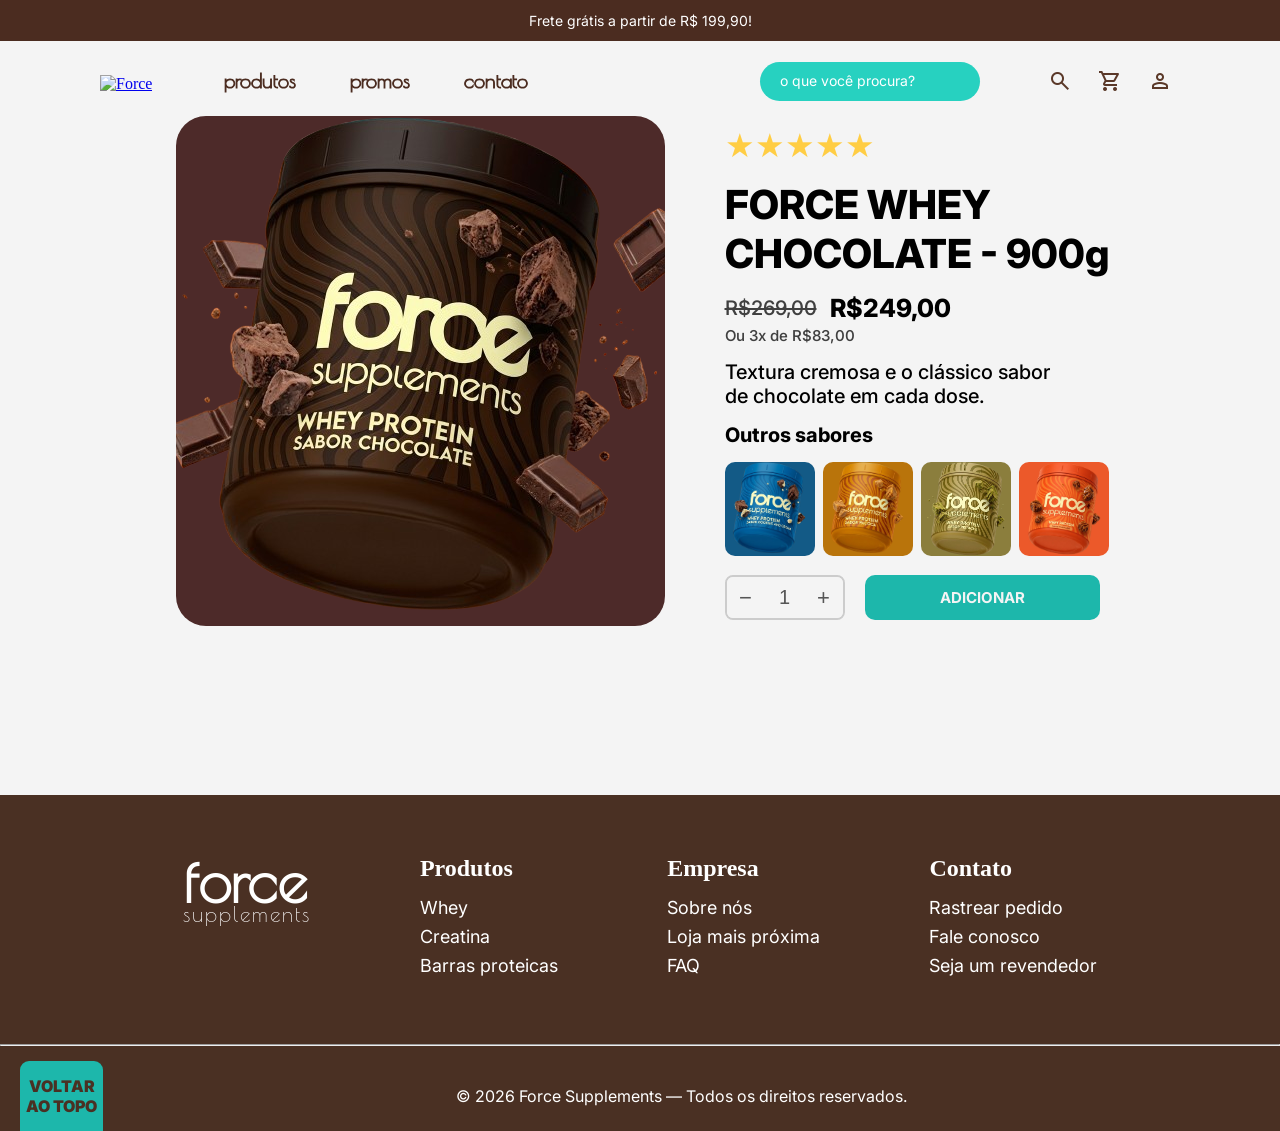
==== comprar.html @ 3d6ca629 "Add files via upload" ====
<!DOCTYPE html>
<html lang="en">

<head>
    <meta charset="UTF-8">
    <meta name="viewport" content="width=device-width, initial-scale=1.0">
    <link rel="preconnect" href="https://fonts.googleapis.com">
    <link rel="preconnect" href="https://fonts.gstatic.com" crossorigin>
    <link rel="stylesheet" href="https://fonts.googleapis.com/css2?family=Material+Symbols+Outlined" />
    <link href="https://fonts.googleapis.com/css2?family=Poiret+One&display=swap" rel="stylesheet">
    <link rel="preconnect" href="https://fonts.googleapis.com">
    <link rel="preconnect" href="https://fonts.gstatic.com" crossorigin>
    <link
        href="https://fonts.googleapis.com/css2?family=Inter:ital,opsz,wght@0,14..32,100..900;1,14..32,100..900&display=swap"
        rel="stylesheet">
    <link
        href="https://fonts.googleapis.com/css2?family=Archivo+Black&family=Asap:ital,wght@0,100..900;1,100..900&family=Google+Sans+Flex:opsz,wght@6..144,1..1000&family=Inter:ital,opsz,wght@0,14..32,100..900;1,14..32,100..900&family=Montserrat:ital,wght@0,100..900;1,100..900&family=Open+Sans:ital,wght@0,300..800;1,300..800&family=Oswald:wght@200..700&family=Playfair+Display:ital,wght@0,400..900;1,400..900&family=Poppins:ital,wght@0,100;0,200;0,300;0,400;0,500;0,600;0,700;0,800;0,900;1,100;1,200;1,300;1,400;1,500;1,600;1,700;1,800;1,900&family=Roboto:ital,wght@0,100..900;1,100..900&display=swap"
        rel="stylesheet">
    <link rel="stylesheet" href="comprar.css">
    <title>FORCE WHEY Chocolate 900g | Force Suplements</title>
</head>

<body>
    <div class="faixa">
        Frete grátis a partir de R$ 199,90!
    </div>

    <header>
        <div class="logo">
            <a href="inicio.html"> <img src="image-Photoroom (2).svg" alt="Force"></a>
        </div>

        <nav>
            <ul>
                <li><a href="#">produtos</a></li>
                <li><a href="promocoes.html">promos</a></li>
                <li><a href="contato.html">contato</a></li>
            </ul>
        </nav>

        <div class="busca">
            <input type="text" placeholder="o que você procura?">
        </div>

        <div class="icones">
            <span class="material-symbols-outlined">search</span>
            <span class="material-symbols-outlined">shopping_cart</span>
            <a href="login.html"> <span id="lupa" class="material-symbols-outlined">person</span></a>
        </div>

    </header>

    <main>

        <div class="card_foto_whey">
            <img src="whey.choco.png" alt="" class="foto-whey">
        </div>

        <div class="descricao">

            <div class="estrela_sabor">
                <section class="estrelas"> ★★★★★ </section>
                <h1> FORCE WHEY CHOCOLATE - 900g</h1>
            </div>

            <div class="valor">

                <div class="valor1">
                    <p class="preço1"> R$269,00</p>
                </div>

                <div class="valor2">
                    <p class="preço2"> R$249,00</p>
                </div>

            </div>

            <div class="textos">
                <p class="parcela"> Ou 3x de R$83,00 </p>

                <p class="texto"> Textura cremosa e o clássico sabor de chocolate em cada dose.</p>

                <p class="variação"> Outros sabores</p>
            </div>

            <div class="sabores_geral">

                <div class="sabor">
                    <img src="whey.cookies.png" alt="Whey Cookies" class="imagem-whey"
                        style="background-color: #135a86">
                </div>

                <div class="sabor">
                    <img src="whey.paçoca.png" alt="Whey Paçoca" class="imagem-whey" style="background-color: #b9740b;">
                </div>

                <div class="sabor">
                    <img src="whey.pistache.png" alt="Whey Pistache" class="imagem-whey"
                        style="background-color: #8B7E3D;">
                </div>

                <div class="sabor">
                    <img src="whey.ovomaltine.png" alt="Whey Ovomaltine" class="imagem-whey"
                        style="background-color: #EC592A;">
                </div>

            </div>
            <div class="botoes">
                <div class="contador">
                    <button type="button" onclick="diminuir()">−</button>

                    <input type="number" id="quantidade" value="1" min="1">

                    <button type="button" onclick="aumentar()">+</button>
                </div>

                <script>
                    function aumentar() {
                        document.getElementById("quantidade").stepUp();
                    }

                    function diminuir() {
                        document.getElementById("quantidade").stepDown();
                    }
                </script>

                <input class="adicionar" type="submit" value="ADICIONAR">

            </div>

        </div>

    </main>

    <footer>
        <div class="footer-container">

            <div class="footer-logo">
                <h2>force</h2>
                <span>supplements</span>
            </div>

            <div class="footer-col">
                <h3>Produtos</h3>
                <p>Whey</p>
                <p>Creatina</p>
                <p>Barras proteicas</p>
            </div>

            <div class="footer-col">
                <h3>Empresa</h3>
                <p>Sobre nós</p>
                <p>Loja mais próxima</p>
                <p>FAQ</p>
            </div>

            <div class="footer-col">
                <h3>Contato</h3>
                <p>Rastrear pedido</p>
                <p>Fale conosco</p>
                <p>Seja um revendedor</p>
            </div>

        </div>

        <hr class="hr">
        <section class="fim">
            <a class="voltar" href="comprar.html"> VOLTAR AO TOPO</a>
            <div class="copyright">
                © 2026 Force Supplements — Todos os direitos reservados.
            </div>

        </section>

    </footer>

</body>

</html>
---- comprar.css ----
* {
    margin: 0;
    padding: 0;
    box-sizing: border-box;
}

body {
    background-color: #F4F4F4;
}


header {
    display: flex;
    align-items: center;
    justify-content: space-between;
    background: #f4f4f4;
    padding: 20px 100px;
}

.logo img {
    height: 50px;
    width: auto;
    margin-top: 5px;
    transition: transform 0.3s ease;
    cursor: pointer;
}

.logo img:hover {
    transform: scale(1.006);
}

nav ul {
    display: flex;
    gap: 30px;
    list-style: none;
    margin-right: 160px;
    font-family: 'Poiret One', sans-serif;
    -webkit-text-stroke: 1.20px #4b2c20;
}

li {
    color: #4b2c20;
    padding: 8px 12px;
    border-radius: 25px;
}

li:hover {
    color: #4b2c20;
    background: #95979721;
}

nav a {
    text-decoration: none;
    color: #4b2c20;
    font-size: 20px;
    line-height: 1;
}

.busca input {
    border: none;
    background: #27d1c0;
    padding: 12px 20px;
    border-radius: 25px;
    width: 220px;
    color: white;
    cursor: text;
}


.busca input:focus {
    outline: none;
}

.busca input::placeholder {
    color: white;
    font-family: Inter, sans-serif;
    font-size: 14px;
}

.faixa {
    background: #4b2c20;
    color: white;
    text-align: center;
    padding: 12px;
    font-family: Inter, sans-serif;
    font-size: 14px;
}

.icones {
    display: flex;
    align-items: center;
    gap: 10px;
}

span.material-symbols-outlined {
    transition: transform 0.3s ease, color 0.3s ease;
    padding: 8px 8px;
    border-radius: 100%;
}

span.material-symbols-outlined:hover {
    color: #4b2c20;
    background: #95979721;
}

.material-symbols-outlined {
    font-size: 24px;
    color: #5a3828;
    cursor: pointer;
}

.foto-whey {
    height: auto;
    background-color: #4d2a29;
    border-radius: 30px;
}

.estrelas {
    color: #FFCD44;
    font-size: 33px;
    width: 300px;
}

h1 {
    font-family: inter;
    font-weight: 800;
    font-size: 40px;
    width: 440px;
    margin-top: 15px;

}

.valor {
    display: flex;
    font-family: inter;
    gap: 13px;
    align-items: center;
    margin-top: 15px;
}

.valor1 {
    font-size: 20px;
    color: #404040;
    text-decoration: line-through;
    font-weight: 530;
}

.valor2 {
    font-size: 25px;
    font-weight: 800;
}

.parcela {
    font-size: 15px;
    font-family: inter;
    color: #404040;
    font-weight: 530;
    margin-top: 3px;
}

.texto {
    font-size: 20px;
    font-family: inter;
    font-weight: 500;
    margin-top: 15px;
    width: 340px;
}

.variação {
    font-size: 20px;
    font-family: inter;
    font-weight: 750;
    margin-top: 15px;
    width: 150px;
}

.imagem-whey {
    width: 90px;
    border-radius: 10px;
    cursor: pointer;
    transition: 0.3s;
}

.imagem-whey:hover {
    scale: 1.1;
}

.sabores_geral {
    display: flex;
    gap: 8px;
    margin-top: 15px;
}

.descricao {
    display: flex;
    flex-direction: column;
    justify-content: center;
    align-items: start;
    text-align: left;
    margin: auto;
    width: 300px;
    margin-left: 0;
    margin-right: 0;
}

.contador {
    width: 120px;
    height: 45px;
    border: 2px solid #ccc;
    border-radius: 8px;
    display: flex;
    overflow: hidden;
}

input#quantidade {
    background-color: #F4F4F4;
    color: #565656;
}

.adicionar {
    background-color: #1DB7AB;
    width: 235px;
    height: 45px;
    border-radius: 10px;
    border: 0px;
    color: #f4f4f4;
    font-family: inter;
    font-weight: bold;
    font-size: 15px;
    cursor: pointer;
}

.adicionar:hover {
    background-color: rgb(8, 103, 117);
}

.botoes {
    display: flex;
    gap: 20px;
    margin-top: 15px;
    align-items: center;
}

.contador button {
    width: 40px;
    color: #565656;
    border: none;
    background: #f4f4f4;
    font-size: 22px;
    cursor: pointer;

}

.contador input {
    width: 40px;
    border: none;
    text-align: center;
    font-size: 20px;
    outline: none;
}

.contador input::-webkit-inner-spin-button,
.contador input::-webkit-outer-spin-button {
    -webkit-appearance: none;
    margin: 0;
}

main {
    display: flex;
    justify-content: center;
    align-items: center;
    margin: auto;
    gap: 60px;
    margin-left: -80px;
    margin-top: -5px;
}


footer {
    background: #4A3023;
    color: white;
    margin-top: 165px;
}

.footer-container {
    width: 80%;
    margin: auto;
    display: flex;
    justify-content: space-around;
    align-items: flex-start;
    padding: 60px 0;
}

.footer-logo h2 {
    font-family: 'Poiret One', sans-serif;
    font-size: 60px;
    line-height: 50px;
    font-weight: 900;
    margin: 0;
}

.footer-logo span {
    font-family: 'Poiret One', sans-serif;
    font-size: 21px;
    letter-spacing: 2px;
    display: block;
    margin-top: -3px;
}

.footer-col h3 {
    font-size: 24px;
    margin-bottom: 15px;
}

.footer-col p {
    font-size: 18px;
    margin: 8px 0;
    cursor: pointer;
     font-family: inter;
}

.footer-col p:hover {
    color: #d7d7d7;
}

.copyright {
    text-align: center;
    padding: 20px;
   display: flex;
   justify-content: center;
   margin: auto;
   align-items: center;
    font-size: 16px;
    font-family: inter;
}
.fim{
    display: flex;
    align-items: center;
}
.hr{
    color: rgb(255, 255, 255, 0.3);
    margin-bottom: 15px;

}
.voltar {
    position: relative;
    display: flex;
    justify-content: start;
    align-items: start;
    color: #a63d3d;
    background-color: #1DB7AB;
    width: 83px;
    height: 70px;
    text-align: center;
    align-items: center;
    text-decoration: none;
    border-top-left-radius: 9px;
    border-top-right-radius: 9px;
    font-family: inter;
    color: #4A3023;
    font-weight: 900;
    left: 20px;
}


.voltar:hover {
    transition: 0, 5;
    scale: 1.1;
}
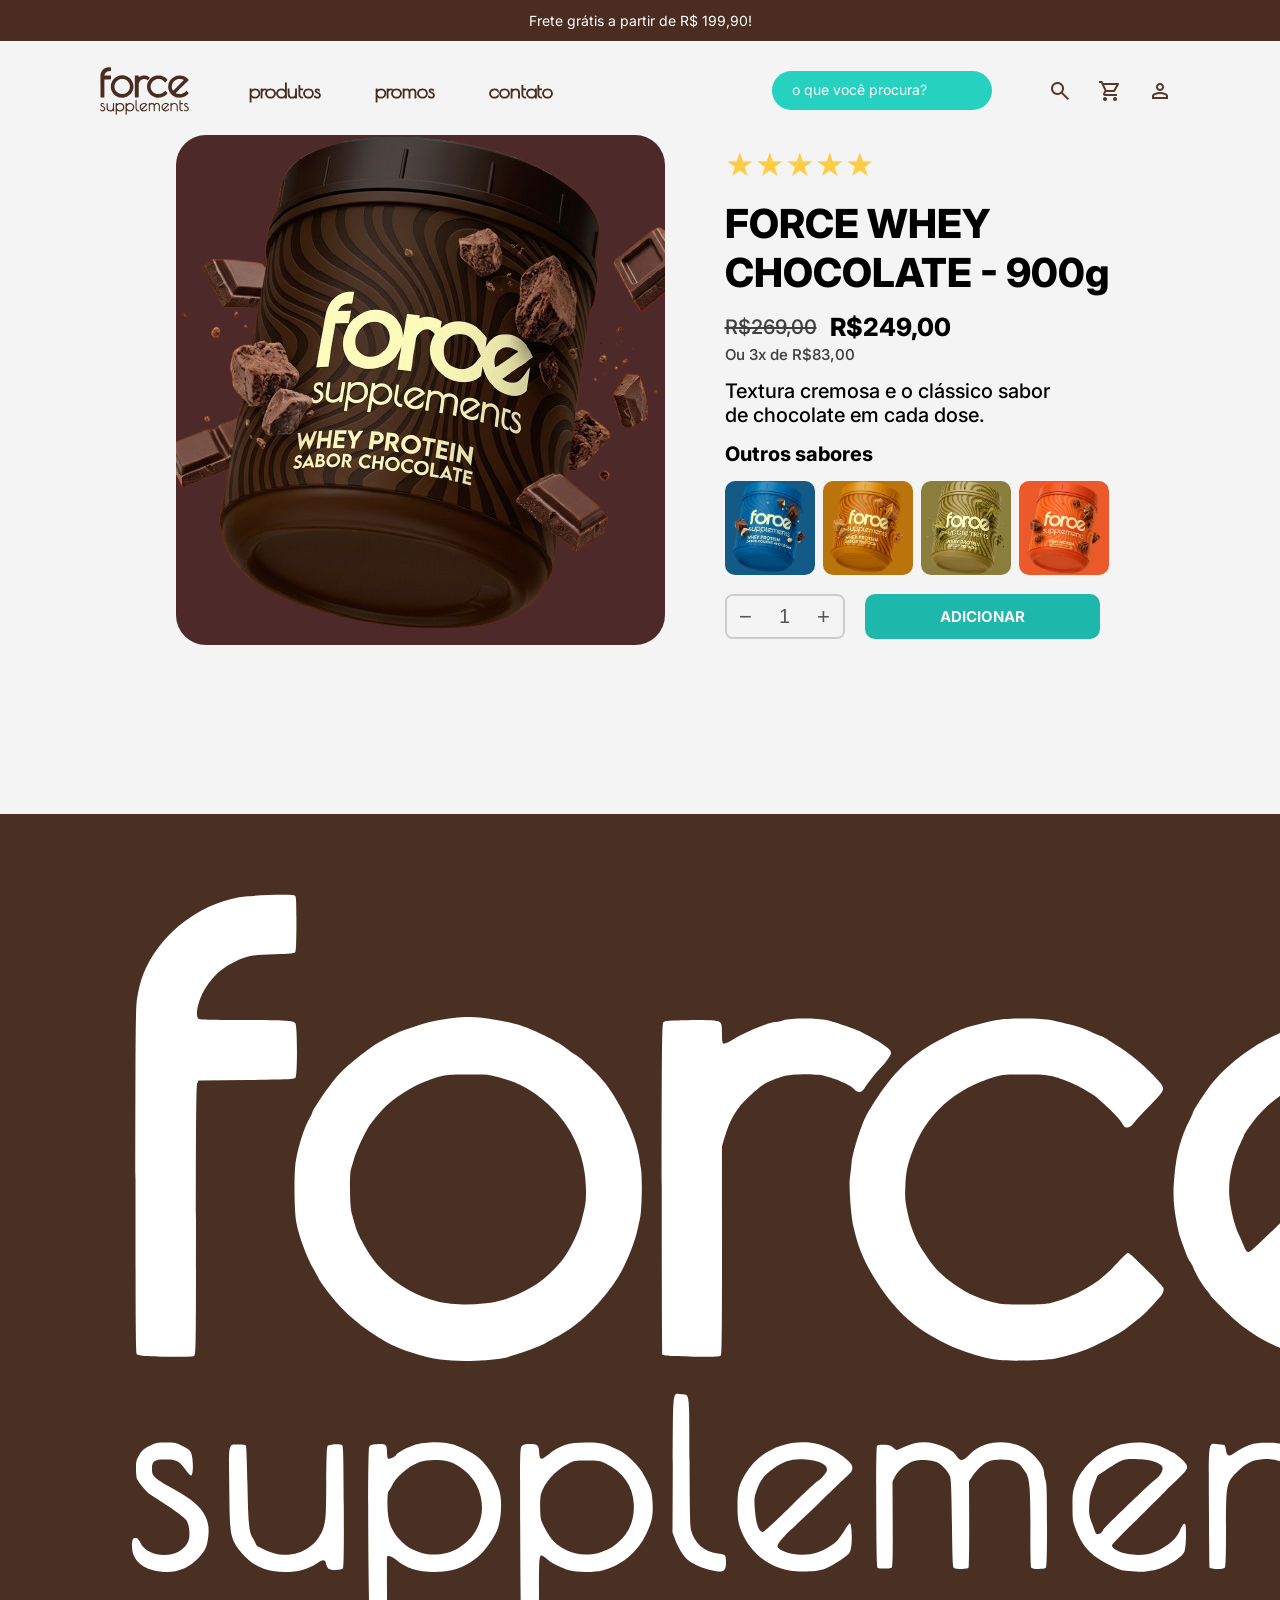
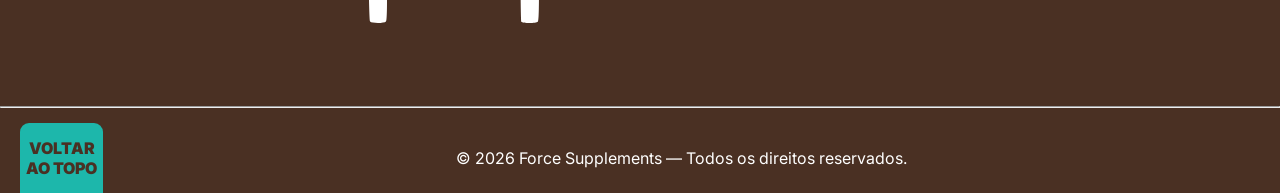
==== commit 0f21ce87: "Fix HTML structure and formatting issues" ====
--- a/comprar.html
+++ b/comprar.html
@@ -133,47 +133,62 @@
     </main>
 
     <footer>
+
         <div class="footer-container">
 
+
             <div class="footer-logo">
-                <h2>force</h2>
-                <span>supplements</span>
+
+                <img src="image-Photoroom (2) copy.svg" alt="Force Supplements">
+
             </div>
 
+
             <div class="footer-col">
+
                 <h3>Produtos</h3>
+
                 <p>Whey</p>
                 <p>Creatina</p>
                 <p>Barras proteicas</p>
+
             </div>
 
+
             <div class="footer-col">
+
                 <h3>Empresa</h3>
+
                 <p>Sobre nós</p>
                 <p>Loja mais próxima</p>
                 <p>FAQ</p>
+
             </div>
 
+
             <div class="footer-col">
+
                 <h3>Contato</h3>
+
                 <p>Rastrear pedido</p>
                 <p>Fale conosco</p>
                 <p>Seja um revendedor</p>
+
             </div>
 
         </div>
 
+
         <hr class="hr">
+
         <section class="fim">
             <a class="voltar" href="comprar.html"> VOLTAR AO TOPO</a>
             <div class="copyright">
                 © 2026 Force Supplements — Todos os direitos reservados.
             </div>
 
-        </section>
-
     </footer>
 
 </body>
 
-</html>+</html>
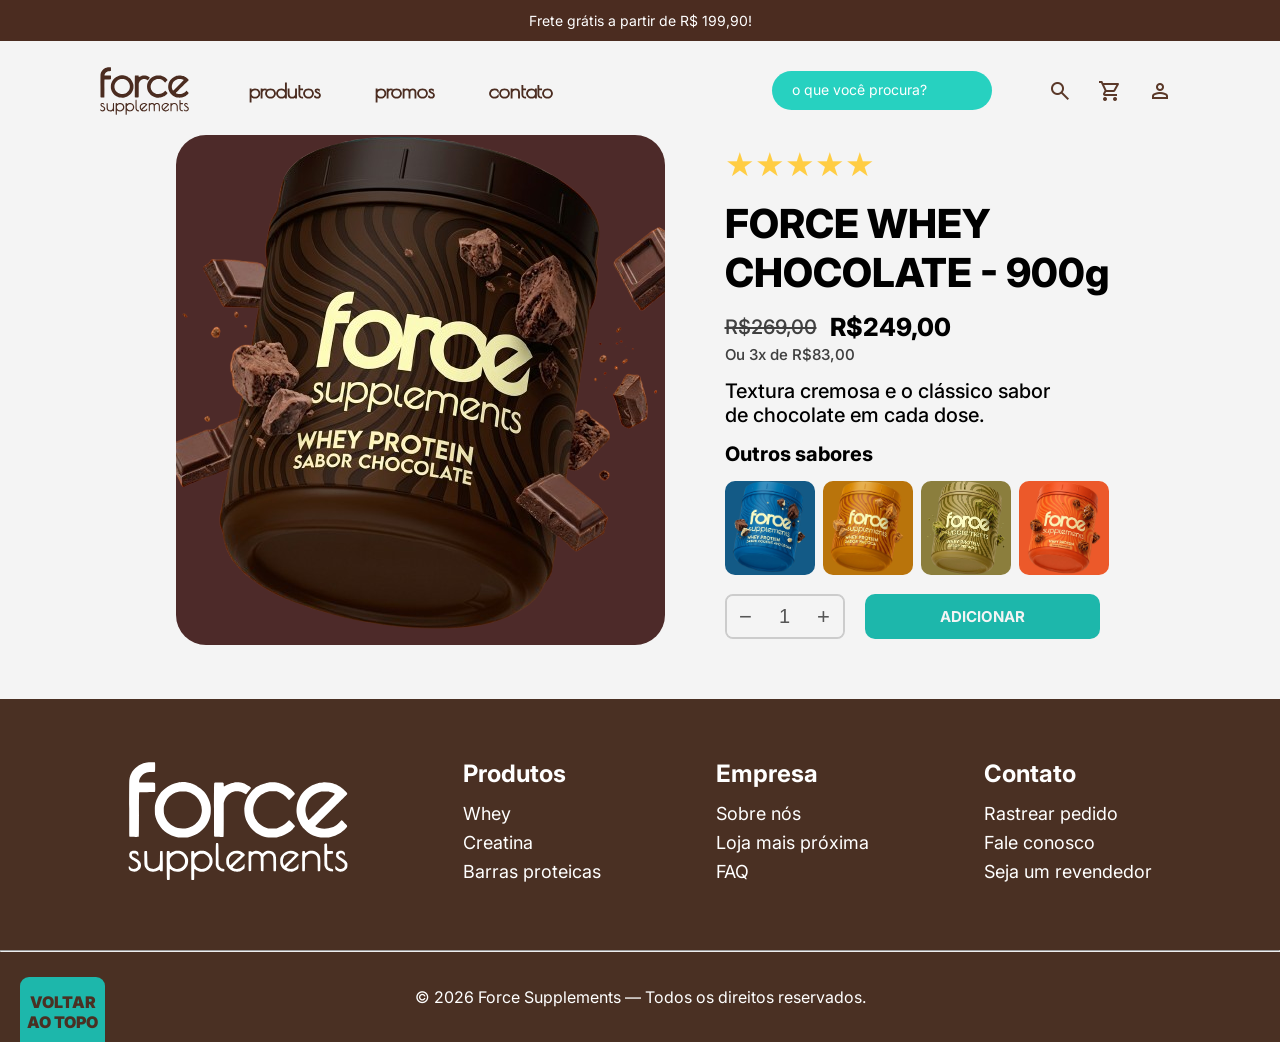
==== commit a1485005: "Add files via upload" ====
--- a/comprar.html
+++ b/comprar.html
@@ -191,4 +191,4 @@
 
 </body>
 
-</html>
+</html>
--- a/comprar.css
+++ b/comprar.css
@@ -277,46 +277,48 @@
 
 
 footer {
+    margin-top: 50px;
     background: #4A3023;
-    color: white;
-    margin-top: 165px;
+    color: #fff;
 }
 
 .footer-container {
     width: 80%;
     margin: auto;
-    display: flex;
-    justify-content: space-around;
+    padding: 60px 0;
+
+    display: flex;
+    justify-content: space-between;
     align-items: flex-start;
-    padding: 60px 0;
-}
-
-.footer-logo h2 {
-    font-family: 'Poiret One', sans-serif;
-    font-size: 60px;
-    line-height: 50px;
-    font-weight: 900;
-    margin: 0;
-}
-
-.footer-logo span {
-    font-family: 'Poiret One', sans-serif;
-    font-size: 21px;
-    letter-spacing: 2px;
+}
+
+.footer-logo {
+    display: flex;
+    align-items: center;
+}
+
+.footer-logo img {
+    width: 220px;
+    height: auto;
     display: block;
-    margin-top: -3px;
 }
 
 .footer-col h3 {
+    margin-bottom: 15px;
+
+    font-family: Inter, sans-serif;
     font-size: 24px;
-    margin-bottom: 15px;
+    font-weight: bold;
 }
 
 .footer-col p {
+    margin: 8px 0;
+
+    font-family: Inter, sans-serif;
     font-size: 18px;
-    margin: 8px 0;
-    cursor: pointer;
-     font-family: inter;
+
+    cursor: pointer;
+    transition: color .3s ease;
 }
 
 .footer-col p:hover {
@@ -325,31 +327,39 @@
 
 .copyright {
     text-align: center;
-    padding: 20px;
-   display: flex;
-   justify-content: center;
-   margin: auto;
-   align-items: center;
+    padding: 35px;
+    display: flex;
+    justify-content: center;
+    margin: auto;
+    align-items: center;
     font-size: 16px;
     font-family: inter;
 }
-.fim{
-    display: flex;
-    align-items: center;
-}
-.hr{
+
+.fim {
+    display: flex;
+    align-items: center;
+    position: relative;
+    overflow: hidden;
+}
+
+.hr {
     color: rgb(255, 255, 255, 0.3);
-    margin-bottom: 15px;
-
-}
+}
+
 .voltar {
-    position: relative;
+
+    position: absolute;
+    left: 0;
+    bottom: -5px;
+
+
     display: flex;
     justify-content: start;
     align-items: start;
     color: #a63d3d;
     background-color: #1DB7AB;
-    width: 83px;
+    width: 85px;
     height: 70px;
     text-align: center;
     align-items: center;
@@ -360,10 +370,9 @@
     color: #4A3023;
     font-weight: 900;
     left: 20px;
-}
-
+    transition: 0.3s;
+}
 
 .voltar:hover {
-    transition: 0, 5;
-    scale: 1.1;
+    transform: translateY(-5px);
 }
